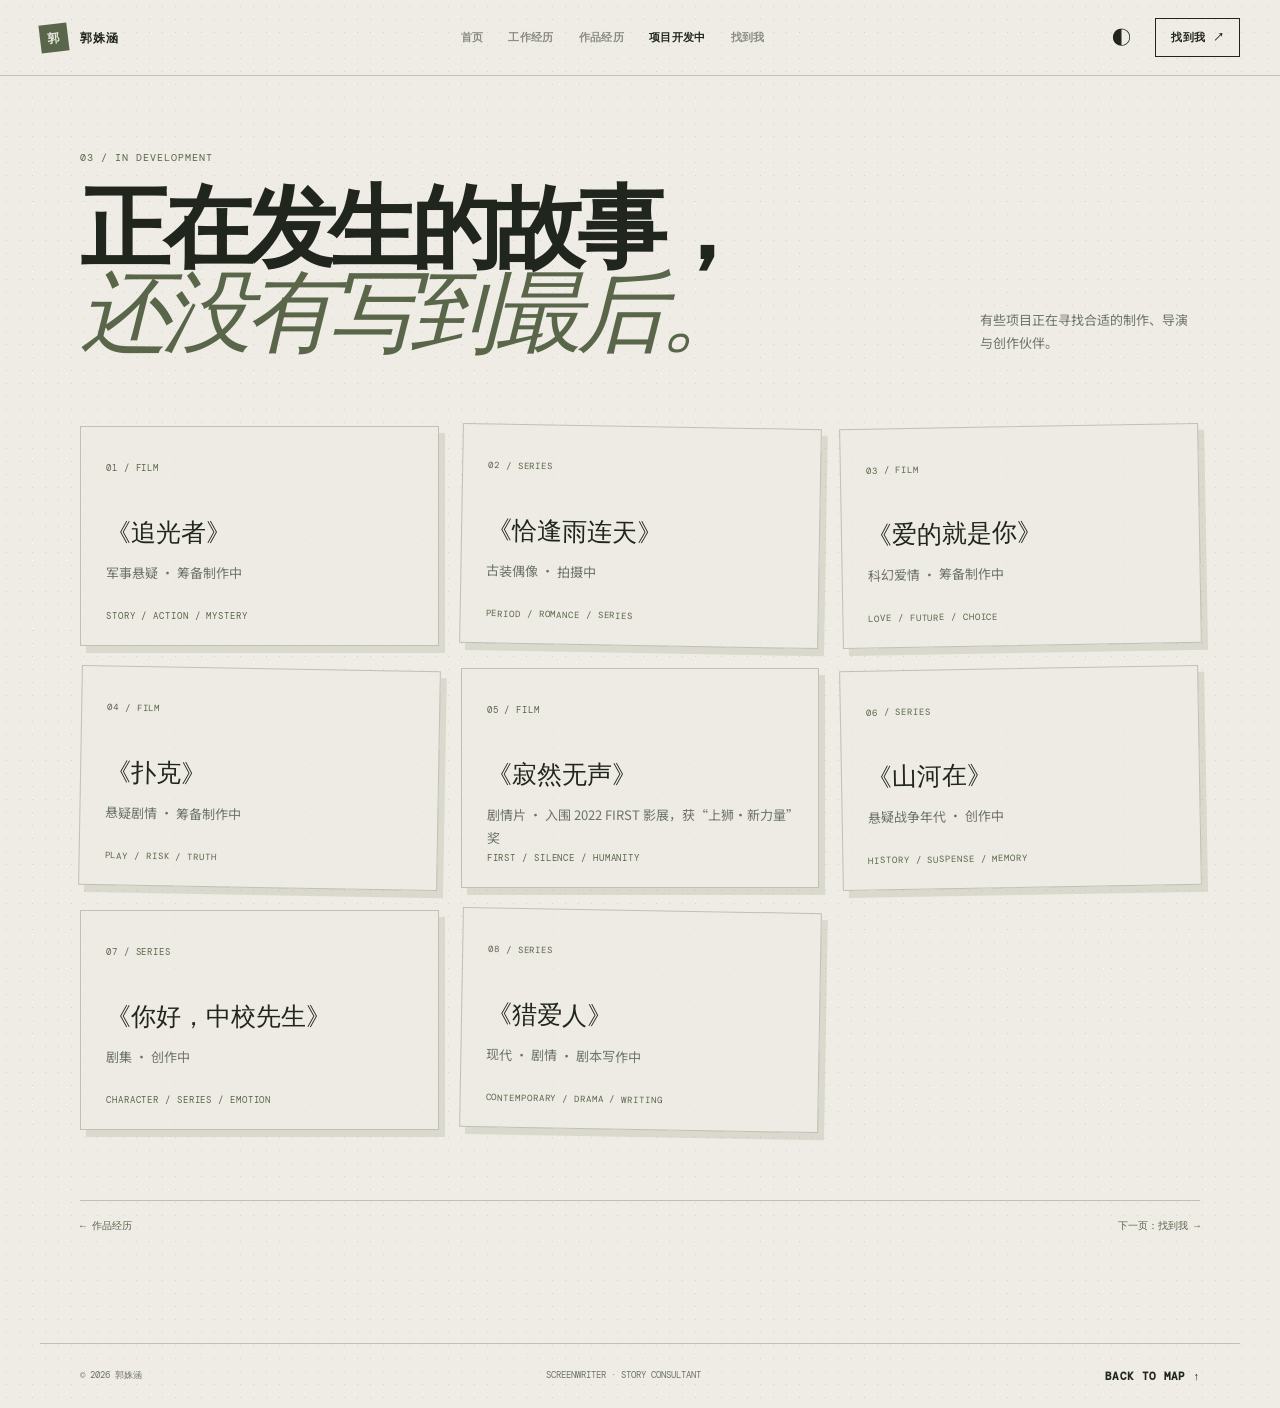
==== development.html @ 80dc99f2 "Create portfolio detail pages" ====
<!doctype html>
<html lang="zh-CN">
<head>
  <meta charset="UTF-8" />
  <meta name="viewport" content="width=device-width, initial-scale=1.0" />
  <title>项目开发中 | 郭姝涵</title>
  <link rel="preconnect" href="https://fonts.googleapis.com" />
  <link rel="preconnect" href="https://fonts.gstatic.com" crossorigin />
  <link href="https://fonts.googleapis.com/css2?family=DM+Mono:wght@400;500&family=Libre+Baskerville:ital,wght@0,400;0,700;1,400&family=Noto+Sans+SC:wght@400;500;700&display=swap" rel="stylesheet" />
  <link rel="stylesheet" href="subpage.css" />
  <script src="script.js" defer></script>
</head>
<body class="detail-page">
  <div class="page-shell">
    <header class="site-header"><a class="brand" href="index.html"><span>郭</span> 郭姝涵</a><nav class="main-nav" aria-label="履历空间导航"><a class="nav-link" href="index.html">首页</a><a class="nav-link" href="experience.html">工作经历</a><a class="nav-link" href="works.html">作品经历</a><a class="nav-link is-active" href="development.html">项目开发中</a><a class="nav-link" href="contact.html">找到我</a></nav><div class="header-actions"><button class="icon-button theme-toggle" type="button" aria-label="切换主题">◐</button><a class="header-contact" href="contact.html">找到我 ↗</a><button class="menu-toggle" type="button" aria-label="打开菜单" aria-expanded="false">☰</button></div></header>
    <main class="detail-main">
      <div class="detail-heading"><div><p class="eyebrow">03 / IN DEVELOPMENT</p><h1>正在发生的故事，<br /><em>还没有写到最后。</em></h1></div><p class="detail-note">有些项目正在寻找合适的制作、导演与创作伙伴。</p></div>
      <section class="development-grid">
        <article class="development-card"><span>01 / FILM</span><h2>《追光者》</h2><p>军事悬疑 · 筹备制作中</p><b>STORY / ACTION / MYSTERY</b></article>
        <article class="development-card"><span>02 / SERIES</span><h2>《恰逢雨连天》</h2><p>古装偶像 · 拍摄中</p><b>PERIOD / ROMANCE / SERIES</b></article>
        <article class="development-card"><span>03 / FILM</span><h2>《爱的就是你》</h2><p>科幻爱情 · 筹备制作中</p><b>LOVE / FUTURE / CHOICE</b></article>
        <article class="development-card"><span>04 / FILM</span><h2>《扑克》</h2><p>悬疑剧情 · 筹备制作中</p><b>PLAY / RISK / TRUTH</b></article>
        <article class="development-card"><span>05 / FILM</span><h2>《寂然无声》</h2><p>剧情片 · 入围 2022 FIRST 影展，获“上狮·新力量”奖</p><b>FIRST / SILENCE / HUMANITY</b></article>
        <article class="development-card"><span>06 / SERIES</span><h2>《山河在》</h2><p>悬疑战争年代 · 创作中</p><b>HISTORY / SUSPENSE / MEMORY</b></article>
        <article class="development-card"><span>07 / SERIES</span><h2>《你好，中校先生》</h2><p>剧集 · 创作中</p><b>CHARACTER / SERIES / EMOTION</b></article>
        <article class="development-card"><span>08 / SERIES</span><h2>《猎爱人》</h2><p>现代 · 剧情 · 剧本写作中</p><b>CONTEMPORARY / DRAMA / WRITING</b></article>
      </section>
      <div class="page-switcher"><a href="works.html">← 作品经历</a><a href="contact.html">下一页：找到我 →</a></div>
    </main>
    <footer class="site-footer"><span>© 2026 郭姝涵</span><span>SCREENWRITER · STORY CONSULTANT</span><a href="index.html">BACK TO MAP ↑</a></footer>
  </div>
</body>
</html>
---- subpage.css ----
:root{--ink:#20251e;--paper:#eeece4;--muted:#6d7468;--line:rgba(32,37,30,.22);--lime:#d5d83f;--collage-green:#59664a;--red:#bd806e;--serif:'Libre Baskerville',Georgia,serif}*{box-sizing:border-box}html{scroll-behavior:smooth}body{margin:0;color:var(--ink);font-family:'Noto Sans SC',sans-serif;background-color:var(--paper);background-image:radial-gradient(rgba(32,37,30,.12) .65px,transparent .65px),radial-gradient(rgba(255,255,255,.62) .7px,transparent .7px);background-position:0 0,7px 8px;background-size:13px 13px,17px 17px}.page-shell{min-height:100vh;overflow:hidden}.site-header{height:76px;display:flex;align-items:center;justify-content:space-between;max-width:1280px;margin:auto;padding:0 40px;border-bottom:1px solid var(--line)}.brand{color:var(--ink);text-decoration:none;font:700 12px var(--serif);letter-spacing:.08em}.brand span{display:inline-grid;place-items:center;width:28px;height:28px;margin-right:8px;background:var(--collage-green);color:var(--paper);transform:rotate(-7deg)}.main-nav{display:flex;gap:25px}.nav-link,.header-contact,.site-footer a{color:var(--ink);text-decoration:none;font:700 11px 'DM Mono',monospace;letter-spacing:.03em}.nav-link{opacity:.48}.nav-link:hover,.nav-link.is-active{opacity:1}.header-actions{display:flex;align-items:center;gap:18px}.header-contact{padding:11px 15px;border:1px solid var(--ink)}.icon-button,.menu-toggle{border:0;background:transparent;color:var(--ink);font-size:19px;cursor:pointer}.menu-toggle{display:none}.detail-main{max-width:1200px;margin:auto;padding:75px 40px 110px}.detail-heading{display:flex;align-items:end;justify-content:space-between;gap:40px;margin-bottom:72px}.eyebrow{margin:0 0 22px;color:var(--collage-green);font:10px 'DM Mono',monospace;letter-spacing:.1em}.detail-heading h1{max-width:750px;margin:0;font:600 clamp(48px,7vw,92px)/.94 var(--serif);letter-spacing:-.08em}.detail-heading h1 em{color:var(--collage-green);font-family:'Playfair Display',var(--serif);font-weight:500}.detail-note{max-width:220px;margin:0;color:var(--muted);font-size:13px;line-height:1.8}.back-link{color:var(--collage-green);text-decoration:none;font:10px 'DM Mono',monospace;white-space:nowrap}.timeline{border-top:1px solid var(--line)}.timeline-item{display:grid;grid-template-columns:190px 1fr;gap:48px;padding:30px 0;border-bottom:1px solid var(--line);transition:background .3s ease}.timeline-item:hover{background:rgba(213,216,63,.15)}.timeline-year{color:var(--collage-green);font:11px 'DM Mono',monospace}.timeline-item h2{margin:0 0 12px;font:700 23px var(--serif);letter-spacing:-.05em}.timeline-item h2 span{color:var(--collage-green);font:11px 'DM Mono',monospace}.timeline-item p{max-width:700px;margin:0;color:var(--muted);font-size:14px;line-height:1.8}.tag-row{display:flex;flex-wrap:wrap;gap:7px;margin-top:18px}.tag-row span{padding:6px 9px;border:1px solid var(--line);color:var(--collage-green);font:10px 'DM Mono',monospace}.filter-bar{display:flex;gap:8px;margin-bottom:32px}.filter-button{padding:9px 14px;border:1px solid var(--line);background:transparent;color:var(--ink);font:10px 'DM Mono',monospace;cursor:pointer}.filter-button.is-active,.filter-button:hover{background:var(--lime);border-color:var(--lime)}.project-grid{display:grid;grid-template-columns:repeat(3,1fr);gap:26px 20px}.project-card{background:rgba(255,255,255,.28);border:1px solid var(--line);box-shadow:5px 6px 0 rgba(89,102,74,.14);transition:transform .3s ease,box-shadow .3s ease}.project-card:nth-child(2n){transform:rotate(-1deg)}.project-card:nth-child(3n){transform:rotate(.8deg)}.project-card:hover{transform:translateY(-7px) rotate(0);box-shadow:8px 11px 0 rgba(89,102,74,.22)}.project-image{position:relative;height:270px;overflow:hidden;background:var(--collage-green)}.project-image>span{position:absolute;top:15px;left:15px;color:var(--lime);font:9px 'DM Mono',monospace;letter-spacing:.08em}.project-image img{width:100%;height:100%;object-fit:cover;filter:saturate(.8)}.poster-image{background:#8ec8dd}.poster-image>span{color:#173d54;text-shadow:0 1px 2px rgba(255,255,255,.45)}.project-info{display:flex;justify-content:space-between;gap:16px;padding:19px}.project-info h2{margin:0 0 6px;font:700 17px var(--serif)}.project-info p{margin:0;color:var(--muted);font-size:12px;line-height:1.6}.arrow-button{display:grid;place-items:center;flex:0 0 32px;width:32px;height:32px;border:1px solid var(--line);color:var(--collage-green);font-size:18px}.development-grid{display:grid;grid-template-columns:repeat(3,1fr);gap:22px}.development-card{position:relative;min-height:220px;padding:25px;border:1px solid var(--line);background:rgba(238,236,228,.62);box-shadow:6px 7px 0 rgba(89,102,74,.14);transition:transform .3s ease,background .3s ease}.development-card:nth-child(2n){transform:rotate(1deg)}.development-card:nth-child(3n){transform:rotate(-1deg)}.development-card:hover{background:var(--lime);transform:translateY(-7px) rotate(0)}.development-card>span,.development-card>b{color:var(--collage-green);font:9px 'DM Mono',monospace;letter-spacing:.1em}.development-card h2{margin:40px 0 12px;font:25px var(--serif)}.development-card p{min-height:40px;color:var(--muted);font-size:13px;line-height:1.7}.development-card>b{position:absolute;left:25px;bottom:23px}.contact-panel{min-height:520px;padding:70px;background:var(--lime);background-image:radial-gradient(rgba(32,37,30,.12) .7px,transparent .7px);background-size:12px 12px}.contact-panel h1{margin:0;font:600 clamp(46px,7vw,88px)/.95 var(--serif);letter-spacing:-.08em}.contact-panel h1 em{color:var(--collage-green);font-family:'Playfair Display',var(--serif);font-weight:500}.contact-email{display:inline-block;margin-top:42px;padding-bottom:8px;border-bottom:2px solid var(--collage-green);color:var(--ink);text-decoration:none;font-size:clamp(20px,3vw,36px)}.contact-links{display:flex;flex-wrap:wrap;gap:18px;margin-top:80px}.contact-links a{color:var(--ink);text-decoration:none;font:11px 'DM Mono',monospace}.page-switcher{display:flex;justify-content:space-between;gap:20px;margin-top:70px;padding-top:18px;border-top:1px solid var(--line)}.page-switcher a{color:var(--collage-green);text-decoration:none;font:10px 'DM Mono',monospace}.site-footer{max-width:1200px;margin:auto;padding:25px 40px;border-top:1px solid var(--line);display:flex;justify-content:space-between;color:var(--muted);font:9px 'DM Mono',monospace}.is-hidden{display:none!important}@media(max-width:760px){.site-header{height:72px;padding:0 20px}.main-nav{position:absolute;top:72px;left:20px;right:20px;z-index:10;display:none;flex-direction:column;gap:16px;padding:18px;background:var(--paper);border:1px solid var(--line)}.main-nav.is-open{display:flex}.header-contact,.theme-toggle{display:none}.menu-toggle{display:block}.detail-main{padding:52px 20px 80px}.detail-heading{display:block;margin-bottom:48px}.detail-heading h1{font-size:52px}.detail-note{margin-top:24px}.timeline-item{display:block;padding:25px 0}.timeline-year{margin-bottom:15px}.timeline-item h2{font-size:20px}.project-grid,.development-grid{grid-template-columns:1fr;gap:24px}.project-card:nth-child(2n),.project-card:nth-child(3n),.development-card:nth-child(2n),.development-card:nth-child(3n){transform:none}.contact-panel{padding:42px 24px;min-height:530px}.contact-links{margin-top:65px;display:grid;gap:18px}.site-footer{padding:22px 20px;display:grid;gap:10px}.site-footer span:nth-child(2){display:none}.page-switcher{margin-top:50px}}
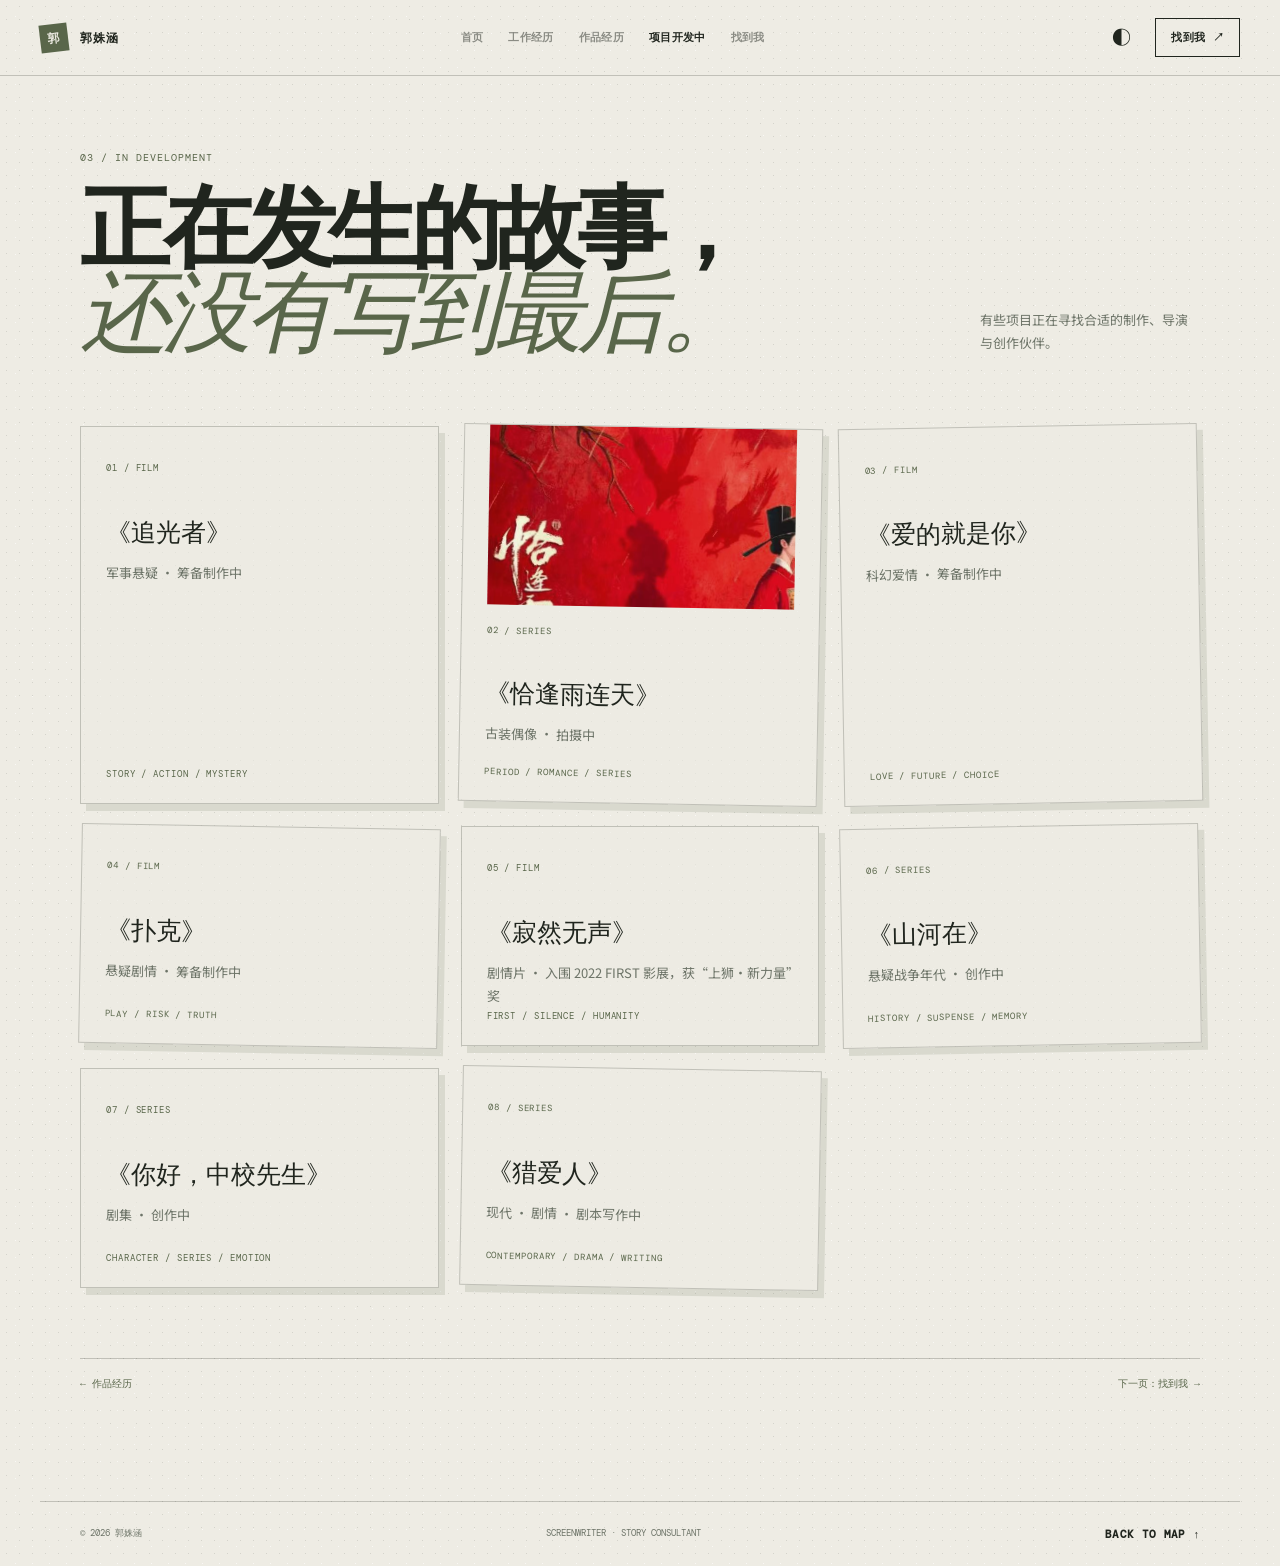
==== commit 0d6d0a03: "Add portfolio artwork images" ====
--- a/development.html
+++ b/development.html
@@ -8,6 +8,7 @@
   <link rel="preconnect" href="https://fonts.gstatic.com" crossorigin />
   <link href="https://fonts.googleapis.com/css2?family=DM+Mono:wght@400;500&family=Libre+Baskerville:ital,wght@0,400;0,700;1,400&family=Noto+Sans+SC:wght@400;500;700&display=swap" rel="stylesheet" />
   <link rel="stylesheet" href="subpage.css" />
+  <style>.development-card-image{padding-top:0;overflow:hidden}.development-card-image img{display:block;width:100%;height:180px;object-fit:cover;filter:saturate(.82)}.development-card-image>span{display:block;margin-top:20px}</style>
   <script src="script.js" defer></script>
 </head>
 <body class="detail-page">
@@ -17,7 +18,7 @@
       <div class="detail-heading"><div><p class="eyebrow">03 / IN DEVELOPMENT</p><h1>正在发生的故事，<br /><em>还没有写到最后。</em></h1></div><p class="detail-note">有些项目正在寻找合适的制作、导演与创作伙伴。</p></div>
       <section class="development-grid">
         <article class="development-card"><span>01 / FILM</span><h2>《追光者》</h2><p>军事悬疑 · 筹备制作中</p><b>STORY / ACTION / MYSTERY</b></article>
-        <article class="development-card"><span>02 / SERIES</span><h2>《恰逢雨连天》</h2><p>古装偶像 · 拍摄中</p><b>PERIOD / ROMANCE / SERIES</b></article>
+        <article class="development-card development-card-image"><img src="989b257615e028baea2285926d477827.jpg" alt="《恰逢雨连天》海报" /><span>02 / SERIES</span><h2>《恰逢雨连天》</h2><p>古装偶像 · 拍摄中</p><b>PERIOD / ROMANCE / SERIES</b></article>
         <article class="development-card"><span>03 / FILM</span><h2>《爱的就是你》</h2><p>科幻爱情 · 筹备制作中</p><b>LOVE / FUTURE / CHOICE</b></article>
         <article class="development-card"><span>04 / FILM</span><h2>《扑克》</h2><p>悬疑剧情 · 筹备制作中</p><b>PLAY / RISK / TRUTH</b></article>
         <article class="development-card"><span>05 / FILM</span><h2>《寂然无声》</h2><p>剧情片 · 入围 2022 FIRST 影展，获“上狮·新力量”奖</p><b>FIRST / SILENCE / HUMANITY</b></article>
